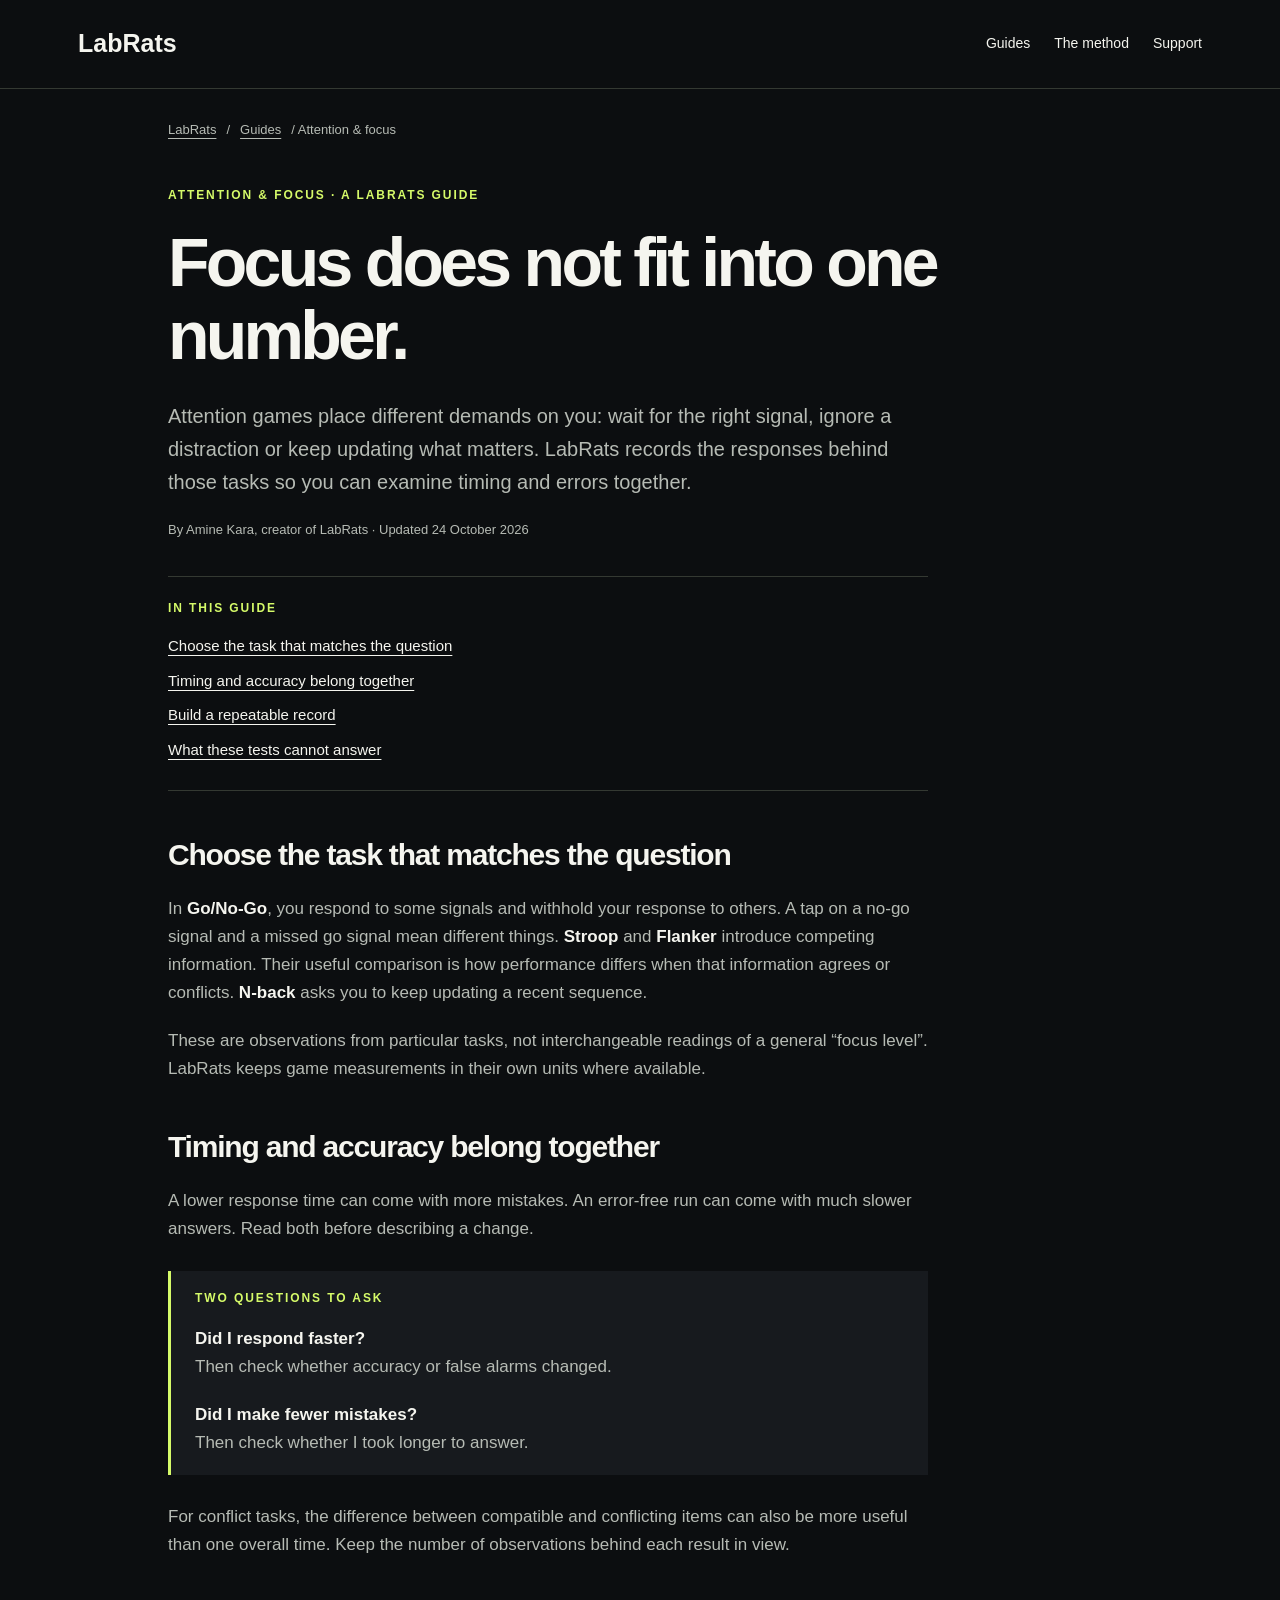
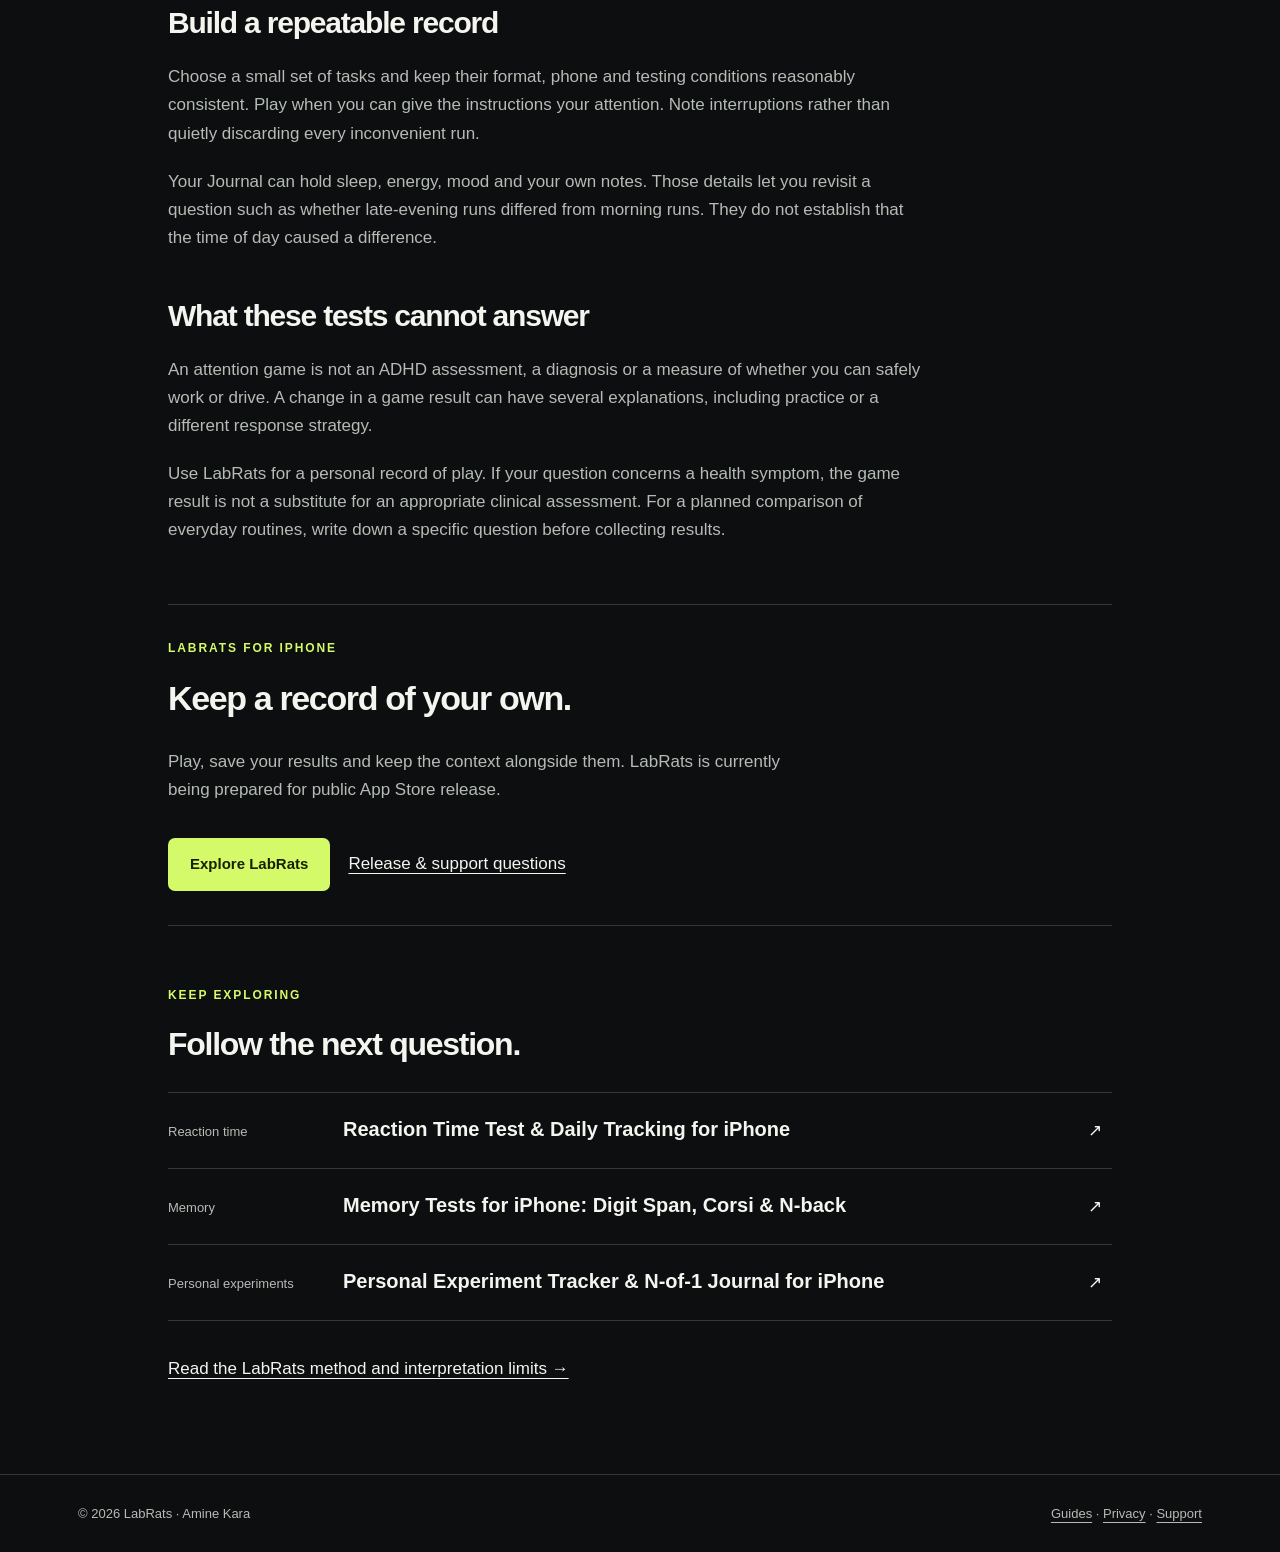
==== attention-focus-tests.html @ 76b89198 "Publish LabRats search guides and refresh sitemap Add seven original guides and a linked guide index" ====
<!doctype html>
<html lang="en"><head><meta charset="utf-8"><meta name="viewport" content="width=device-width,initial-scale=1">
<title>Attention &amp; Focus Tests: Stroop, Go/No-Go &amp; N-back | LabRats</title><meta name="description" content="Understand attention-game results through response timing, errors and interference. Explore Stroop, Go/No-Go and N-back in LabRats for iPhone."><meta name="robots" content="index,follow,max-image-preview:large">
<link rel="canonical" href="https://aakk91.github.io/labrats-legal/attention-focus-tests.html"><link rel="stylesheet" href="style.css"><link rel="icon" href="icon.png">
<meta property="og:type" content="article"><meta property="og:title" content="Attention &amp; Focus Tests: Stroop, Go/No-Go &amp; N-back"><meta property="og:description" content="Understand attention-game results through response timing, errors and interference. Explore Stroop, Go/No-Go and N-back in LabRats for iPhone."><meta property="og:url" content="https://aakk91.github.io/labrats-legal/attention-focus-tests.html"><meta property="og:image" content="https://aakk91.github.io/labrats-legal/icon.png"><meta name="twitter:card" content="summary">
<script type="application/ld+json">{"@context": "https://schema.org", "@graph": [{"@type": "Article", "headline": "Attention & Focus Tests: Stroop, Go/No-Go & N-back", "description": "Understand attention-game results through response timing, errors and interference. Explore Stroop, Go/No-Go and N-back in LabRats for iPhone.", "datePublished": "2026-10-24", "dateModified": "2026-10-24", "inLanguage": "en", "mainEntityOfPage": "https://aakk91.github.io/labrats-legal/attention-focus-tests.html", "author": {"@type": "Person", "name": "Amine Kara", "url": "https://aakk91.github.io/labrats-legal/support.html"}, "publisher": {"@type": "Organization", "name": "LabRats", "url": "https://aakk91.github.io/labrats-legal/"}, "image": "https://aakk91.github.io/labrats-legal/icon.png"}, {"@type": "BreadcrumbList", "itemListElement": [{"@type": "ListItem", "position": 1, "name": "LabRats", "item": "https://aakk91.github.io/labrats-legal/"}, {"@type": "ListItem", "position": 2, "name": "Guides", "item": "https://aakk91.github.io/labrats-legal/guides.html"}, {"@type": "ListItem", "position": 3, "name": "Attention & focus", "item": "https://aakk91.github.io/labrats-legal/attention-focus-tests.html"}]}]}</script></head><body>
<a class="skip" href="#main">Skip to content</a><header><nav class="wrap" aria-label="Main"><a class="brand" href="./">LabRats</a><div class="links"><a href="guides.html">Guides</a><a href="method.html">The method</a><a href="support.html">Support</a></div></nav></header><main id="main" class="wrap guide"><nav class="breadcrumbs" aria-label="Breadcrumb"><a href="./">LabRats</a><span>/</span><a href="guides.html">Guides</a><span>/ Attention &amp; focus</span></nav><article><div class="guide-intro"><p class="eyebrow">Attention &amp; focus · A LabRats guide</p><h1>Focus does not fit into one number.</h1><p class="lead">Attention games place different demands on you: wait for the right signal, ignore a distraction or keep updating what matters. LabRats records the responses behind those tasks so you can examine timing and errors together.</p><p class="small">By Amine Kara, creator of LabRats · Updated <time datetime="2026-10-24">24 October 2026</time></p></div><nav class="contents" aria-label="On this page"><p class="eyebrow">In this guide</p><a href="#section-1">Choose the task that matches the question</a><a href="#section-2">Timing and accuracy belong together</a><a href="#section-3">Build a repeatable record</a><a href="#section-4">What these tests cannot answer</a></nav><div class="article-body"><section id="section-1"><h2>Choose the task that matches the question</h2><p>In <strong>Go/No-Go</strong>, you respond to some signals and withhold your response to others. A tap on a no-go signal and a missed go signal mean different things. <strong>Stroop</strong> and <strong>Flanker</strong> introduce competing information. Their useful comparison is how performance differs when that information agrees or conflicts. <strong>N-back</strong> asks you to keep updating a recent sequence.</p><p>These are observations from particular tasks, not interchangeable readings of a general “focus level”. LabRats keeps game measurements in their own units where available.</p></section><section id="section-2"><h2>Timing and accuracy belong together</h2><p>A lower response time can come with more mistakes. An error-free run can come with much slower answers. Read both before describing a change.</p><div class="example"><span class="eyebrow">Two questions to ask</span><p><strong>Did I respond faster?</strong><br>Then check whether accuracy or false alarms changed.</p><p><strong>Did I make fewer mistakes?</strong><br>Then check whether I took longer to answer.</p></div><p>For conflict tasks, the difference between compatible and conflicting items can also be more useful than one overall time. Keep the number of observations behind each result in view.</p></section><section id="section-3"><h2>Build a repeatable record</h2><p>Choose a small set of tasks and keep their format, phone and testing conditions reasonably consistent. Play when you can give the instructions your attention. Note interruptions rather than quietly discarding every inconvenient run.</p><p>Your Journal can hold sleep, energy, mood and your own notes. Those details let you revisit a question such as whether late-evening runs differed from morning runs. They do not establish that the time of day caused a difference.</p></section><section id="section-4"><h2>What these tests cannot answer</h2><p>An attention game is not an ADHD assessment, a diagnosis or a measure of whether you can safely work or drive. A change in a game result can have several explanations, including practice or a different response strategy.</p><p>Use LabRats for a personal record of play. If your question concerns a health symptom, the game result is not a substitute for an appropriate clinical assessment. For a planned comparison of everyday routines, write down a specific question before collecting results.</p></section></div></article><aside class="guide-cta"><p class="eyebrow">LabRats for iPhone</p><h2>Keep a record of your own.</h2><p>Play, save your results and keep the context alongside them. LabRats is currently being prepared for public App Store release.</p><div class="actions"><a class="button" href="./">Explore LabRats</a><a href="support.html">Release &amp; support questions</a></div></aside><section class="related"><p class="eyebrow">Keep exploring</p><h2>Follow the next question.</h2><div class="guide-list"><a href="reaction-time-test.html"><span>Reaction time</span><strong>Reaction Time Test &amp; Daily Tracking for iPhone</strong><span aria-hidden="true">↗</span></a><a href="memory-test.html"><span>Memory</span><strong>Memory Tests for iPhone: Digit Span, Corsi &amp; N-back</strong><span aria-hidden="true">↗</span></a><a href="personal-experiment-tracker.html"><span>Personal experiments</span><strong>Personal Experiment Tracker &amp; N-of-1 Journal for iPhone</strong><span aria-hidden="true">↗</span></a></div><p><a href="method.html">Read the LabRats method and interpretation limits →</a></p></section></main><footer><div class="wrap"><span>© 2026 LabRats · Amine Kara</span><span><a href="guides.html">Guides</a> · <a href="privacy-policy.html">Privacy</a> · <a href="support.html">Support</a></span></div></footer></body></html>
---- style.css ----
:root{color-scheme:dark;--bg:#0c0e10;--surface:#171a1e;--ink:#f5f5ef;--muted:#b6bbb4;--line:#343932;--lime:#d5fa69;--blue:#8bb1ff;font-family:Arial,Helvetica,sans-serif}*{box-sizing:border-box}html{scroll-behavior:smooth}body{margin:0;background:var(--bg);color:var(--ink);font-size:17px;line-height:1.65}a{color:inherit;text-underline-offset:4px}a:hover{color:var(--lime)}.wrap{max-width:1180px;margin:auto;padding:0 28px}header{border-bottom:1px solid var(--line)}nav{display:flex;align-items:center;justify-content:space-between;gap:24px;min-height:88px}.brand{font-size:25px;font-weight:800;text-decoration:none;display:flex;align-items:center;gap:12px}.brand img{width:42px;height:42px;border-radius:10px}.links{display:flex;gap:24px;font-size:14px}.links a{text-decoration:none}.eyebrow{text-transform:uppercase;letter-spacing:.16em;font-size:12px;font-weight:700;color:var(--lime)}.hero{padding:92px 0 88px;display:grid;grid-template-columns:1.1fr 1fr;gap:70px;align-items:center}h1{font-size:clamp(44px,6.5vw,80px);line-height:1.03;letter-spacing:-.055em;margin:20px 0 28px;max-width:760px}h1 em{font-style:normal;color:var(--lime)}.lead{font-size:20px;color:var(--muted);max-width:580px}.actions{display:flex;gap:18px;align-items:center;flex-wrap:wrap;margin-top:34px}.button{display:inline-block;background:var(--lime);color:#172000;padding:14px 22px;border-radius:7px;text-decoration:none;font-size:15px;font-weight:700}.button:hover{color:#172000;background:#e4ff94}.secondary{font-size:15px}.small{font-size:13px;color:var(--muted)}.demo{border:1px solid var(--line);border-radius:22px;background:var(--surface);padding:30px;box-shadow:0 24px 80px #0005;transform:rotate(2deg)}.demo-head{display:flex;justify-content:space-between;align-items:center;font-size:13px;color:var(--muted)}.demo h2{font-size:26px;margin:20px 0 5px;letter-spacing:-.03em}.demo svg{width:100%;height:auto;margin:20px 0 8px}.demo .metric{display:flex;align-items:baseline;gap:10px;font-size:45px;font-weight:700;line-height:1.3}.demo .metric span{font-size:15px;color:var(--muted);font-weight:400}.demo .caption{font-size:12px;color:var(--muted)}.tag{padding:7px 12px;border:1px solid var(--line);border-radius:40px;font-size:12px}.strip{display:flex;justify-content:space-between;gap:20px;padding:24px 0;border-block:1px solid var(--line);font-size:14px;color:var(--muted)}section.section{padding:80px 0;border-bottom:1px solid var(--line)}h2{font-size:clamp(30px,4vw,46px);line-height:1.15;letter-spacing:-.04em;margin:12px 0 30px}h3{font-size:22px;line-height:1.3;letter-spacing:-.02em}p{margin:0 0 20px}.grid{display:grid;grid-template-columns:repeat(3,1fr);gap:36px}.grid article{padding-top:22px;border-top:2px solid var(--line)}.number{font-size:13px;color:var(--lime)}.grid p,.two p{color:var(--muted)}.two{display:grid;grid-template-columns:1fr 1fr;gap:60px}.list{padding-left:22px}.list li{margin:10px 0}details{border-top:1px solid var(--line);padding:20px 0}summary{font-size:19px;font-weight:600;cursor:pointer}details p{margin:18px 0 0;color:var(--muted);max-width:850px}.closing{padding:78px 0}.closing h2{max-width:650px}footer{border-top:1px solid var(--line);padding:28px 0;font-size:13px;color:var(--muted)}footer .wrap{display:flex;justify-content:space-between;gap:22px;flex-wrap:wrap}.prose{max-width:820px;padding-top:60px;padding-bottom:70px}.prose h1{font-size:52px;line-height:1.08}.prose h2{font-size:27px;margin:40px 0 18px}.prose h3{margin-top:32px}.prose p,.prose li{color:var(--muted)}.prose strong{color:var(--ink)}table{border-collapse:collapse;width:100%;font-size:14px}td,th{text-align:left;vertical-align:top;border-bottom:1px solid var(--line);padding:13px 10px}.skip{position:absolute;left:-9999px}.skip:focus{left:20px;top:8px;background:var(--bg);padding:10px;z-index:2}a:focus-visible,summary:focus-visible{outline:2px solid var(--lime);outline-offset:5px}@media(max-width:760px){.wrap{padding-inline:22px}nav{min-height:76px}.links{gap:16px;font-size:12px}.brand{font-size:22px}.brand img{width:32px;height:32px}.hero{grid-template-columns:1fr;gap:38px;padding:52px 0}.demo{transform:none;max-width:460px}.grid,.two{grid-template-columns:1fr;gap:24px}.strip{flex-wrap:wrap;justify-content:flex-start;gap:10px 24px}.section.section{padding:50px 0}.prose{padding-top:34px}.prose h1{font-size:40px}.lead{font-size:18px}}@media(prefers-reduced-motion:reduce){html{scroll-behavior:auto}}

/* Search guides: an editorial reading layout within the existing LabRats design. */
.guide{max-width:1000px;padding-block:30px 70px}.breadcrumbs{display:flex;justify-content:flex-start;min-height:0;gap:10px;flex-wrap:wrap;font-size:13px;color:var(--muted);margin:0 0 46px}.guide-intro{max-width:850px}.guide-intro h1{font-size:clamp(40px,6vw,68px);line-height:1.07;max-width:850px}.guide-intro .lead{max-width:760px}.contents{display:flex;align-items:stretch;flex-direction:column;min-height:0;gap:0;border-block:1px solid var(--line);margin:36px 0 46px;padding:22px 0;max-width:760px}.contents p{margin-bottom:10px}.contents a{font-size:15px;padding:5px 0}.article-body{max-width:760px}.article-body section{margin:0 0 46px;scroll-margin-top:24px}.article-body h2{font-size:30px;margin:0 0 22px;line-height:1.2}.article-body p,.article-body li{color:var(--muted)}.article-body strong{color:var(--ink)}.article-body li{margin:12px 0}.article-body li::marker{color:var(--lime)}.example{border-left:3px solid var(--lime);padding:18px 24px;margin:28px 0;background:var(--surface)}.example p:last-child{margin:0}.example .eyebrow{display:block;margin-bottom:16px}.table-scroll{overflow-x:auto;margin-bottom:26px}th{color:var(--ink)}.guide-cta{border-block:1px solid var(--line);padding:34px 0;margin:60px 0}.guide-cta h2{font-size:34px}.guide-cta p{max-width:650px;color:var(--muted)}.guide-cta .eyebrow{color:var(--lime)}.related h2{font-size:32px}.guide-list{margin:28px 0 34px}.guide-list>a{display:grid;grid-template-columns:155px 1fr 24px;gap:20px;border-top:1px solid var(--line);padding:23px 0;text-decoration:none;align-items:baseline}.guide-list>a:last-child{border-bottom:1px solid var(--line)}.guide-list>a>span:first-child{font-size:13px;color:var(--muted)}.guide-list strong{font-size:20px;line-height:1.35}.guide-hub{padding:75px 0 25px}.guide-hub h1{max-width:920px}.guide-hub h1 em{color:var(--lime);font-style:normal}.hub-list>a{padding-block:34px;grid-template-columns:170px 1fr 28px}.hub-list h2{font-size:29px;margin:0 0 14px}.hub-list p{font-size:16px;color:var(--muted);margin:0;max-width:700px}.arrow{font-size:24px;color:var(--lime)}
@media(max-width:760px){.links{flex-wrap:wrap;justify-content:flex-end;gap:8px 13px;max-width:220px}nav{gap:12px}.guide{padding-top:24px}.breadcrumbs{margin-bottom:28px}.guide-list>a,.hub-list>a{grid-template-columns:1fr 24px;gap:10px}.guide-list>a>span:first-child{grid-column:1/-1}.guide-list strong{font-size:19px}.guide-hub{padding-top:42px}.hub-list h2{font-size:25px}.article-body h2{font-size:26px}.guide-cta{margin-top:40px}.example{padding-inline:18px}}
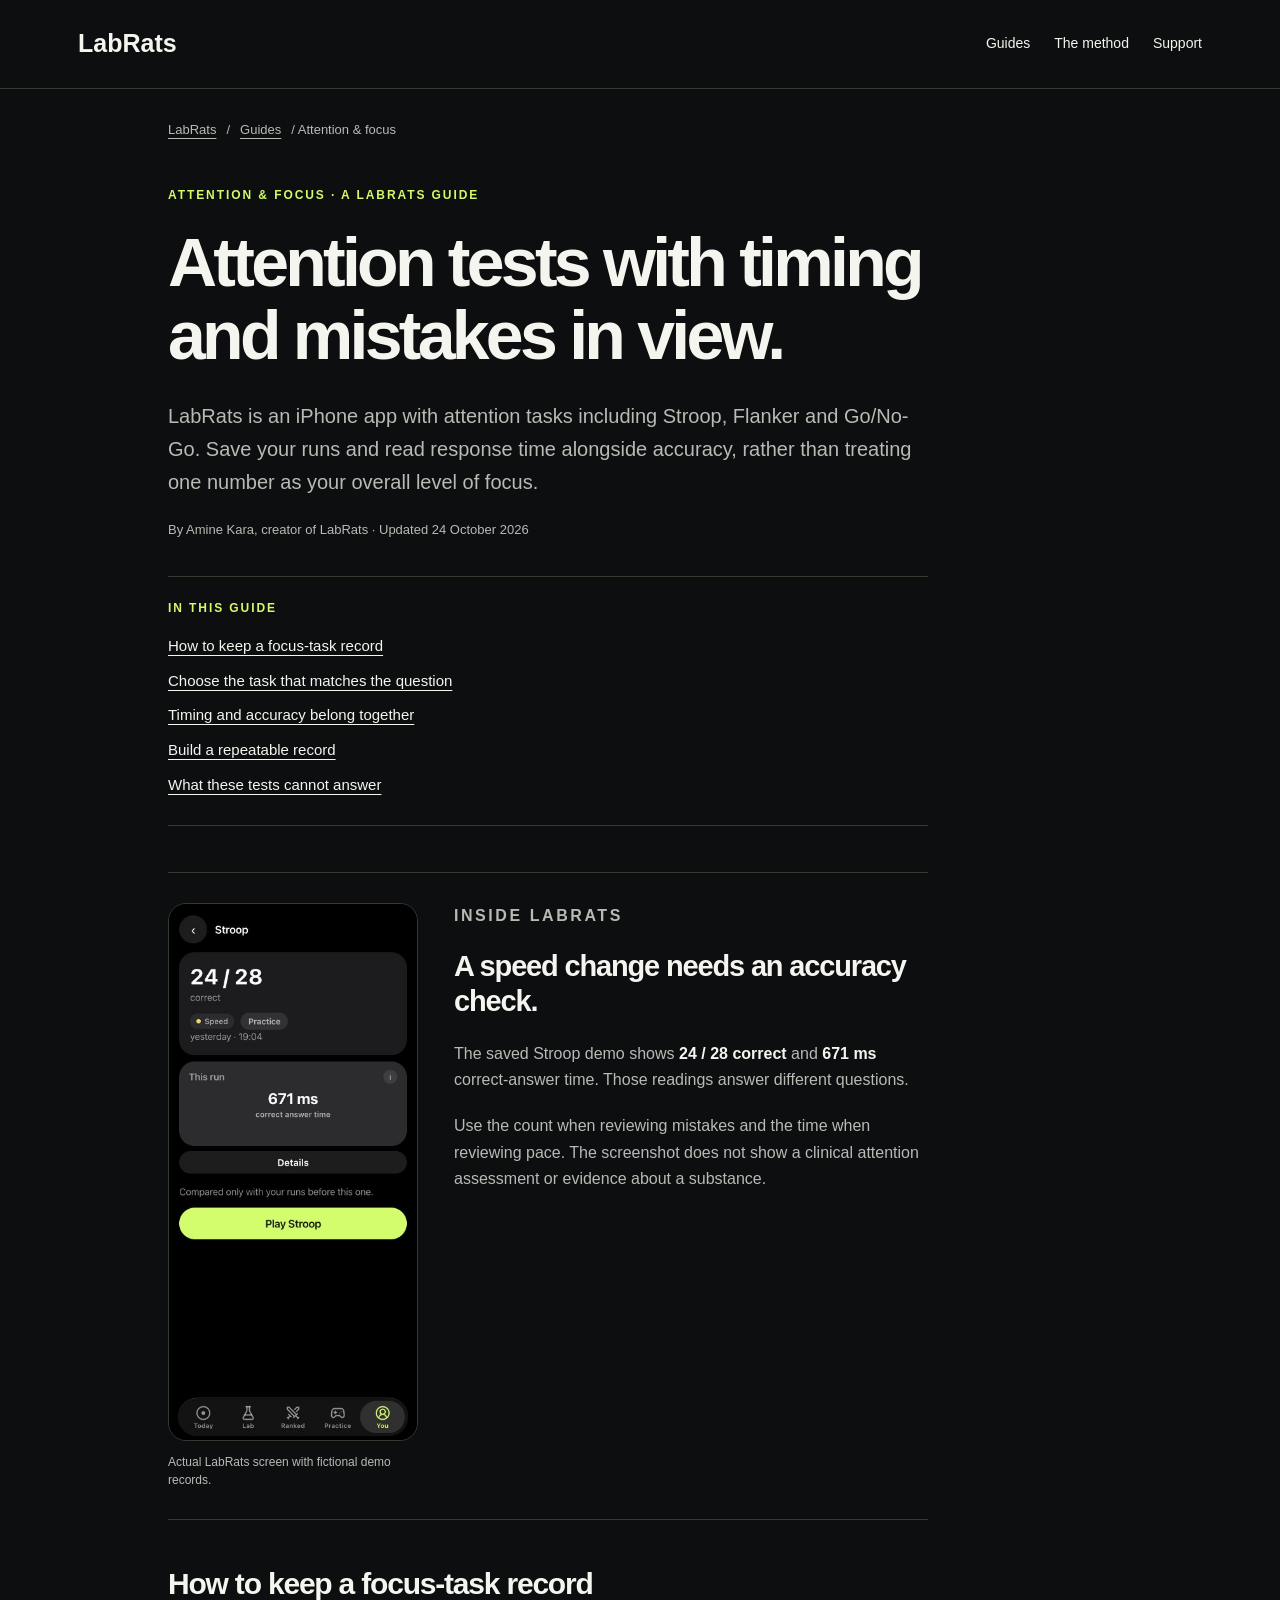
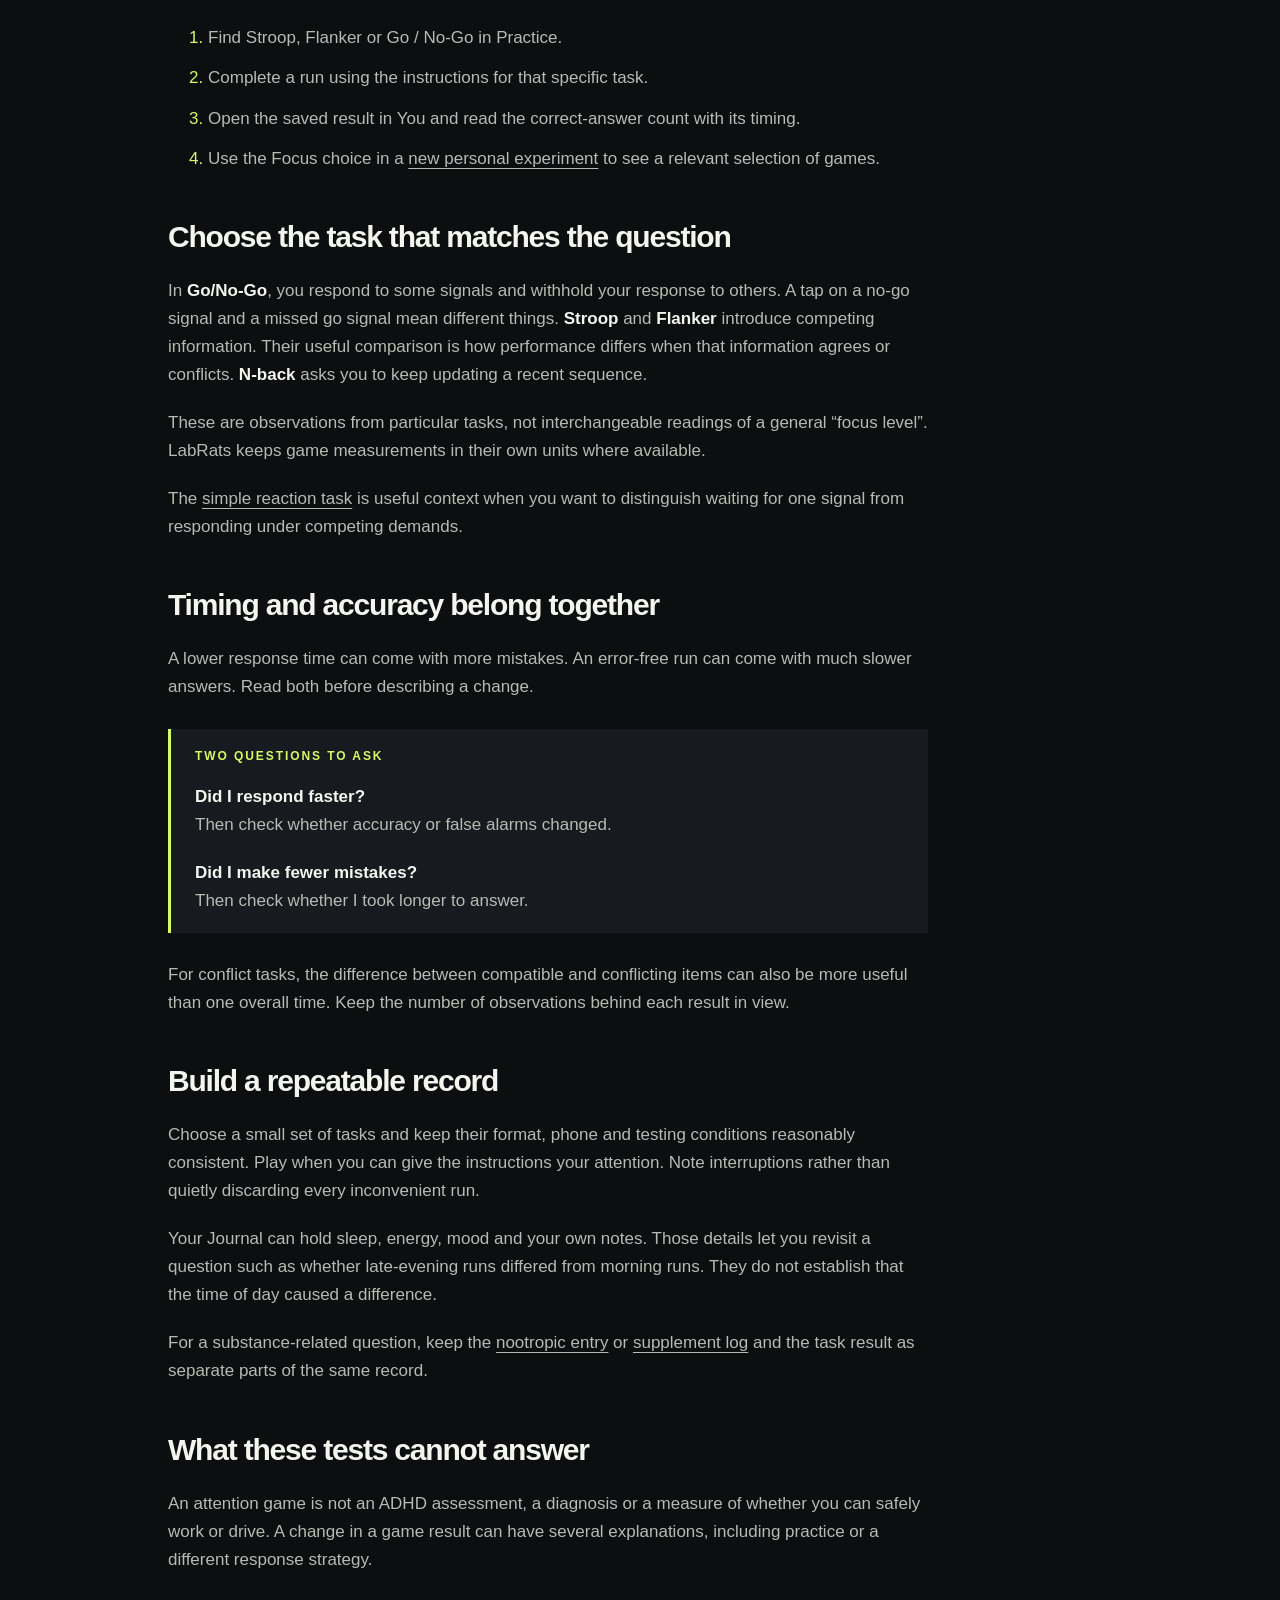
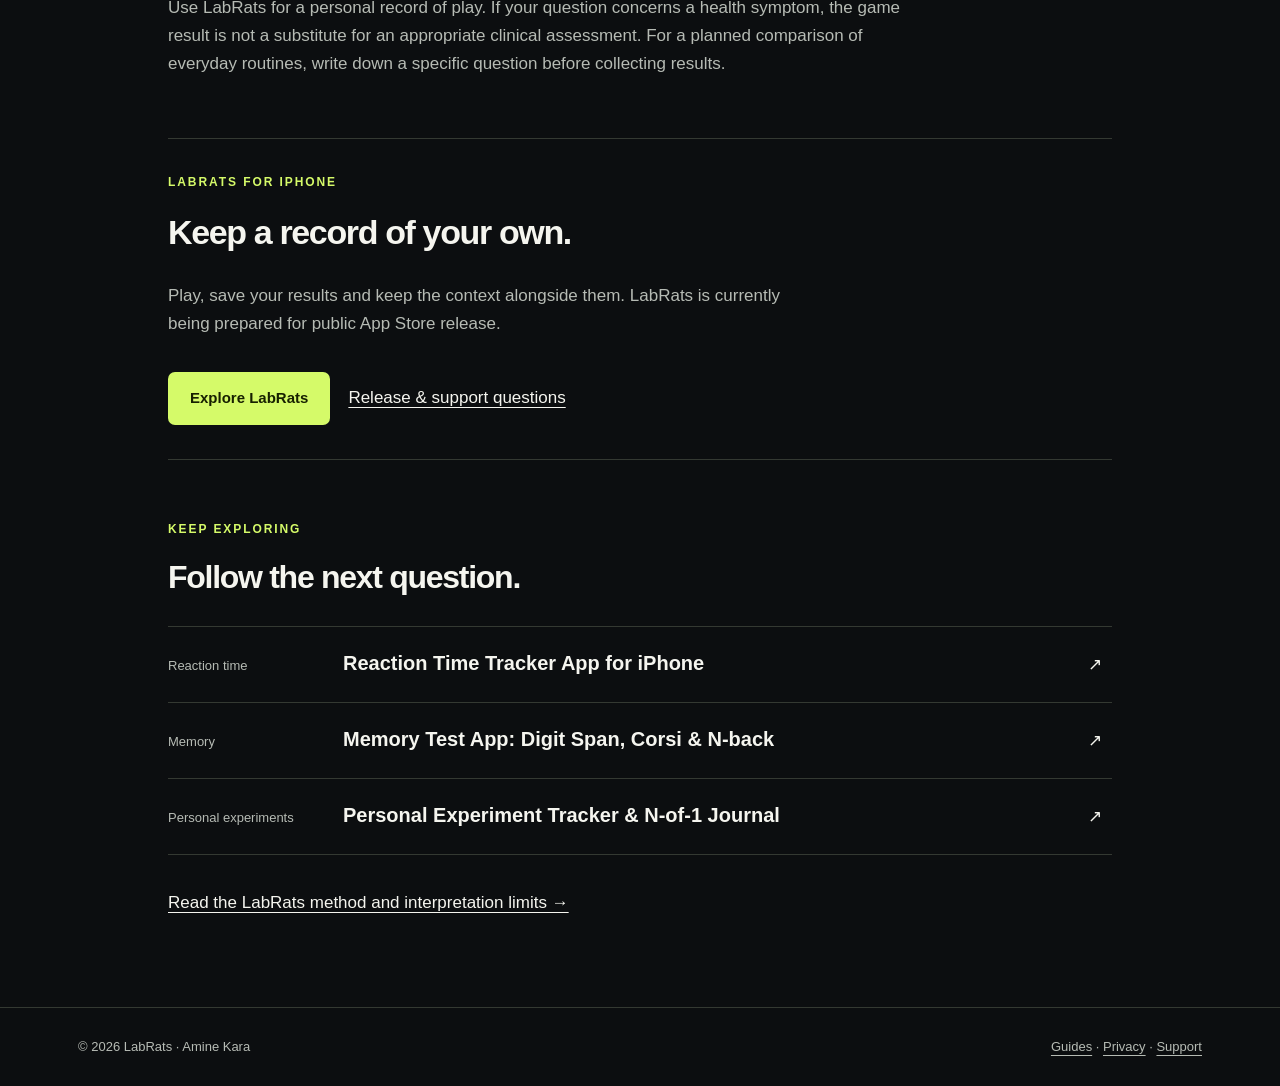
==== commit a5a0d39d: "Optimize LabRats for nootropics, peptides and supplement tracking Refine page targets using Bing evi" ====
--- a/attention-focus-tests.html
+++ b/attention-focus-tests.html
@@ -1,7 +1,7 @@
 <!doctype html>
 <html lang="en"><head><meta charset="utf-8"><meta name="viewport" content="width=device-width,initial-scale=1">
-<title>Attention &amp; Focus Tests: Stroop, Go/No-Go &amp; N-back | LabRats</title><meta name="description" content="Understand attention-game results through response timing, errors and interference. Explore Stroop, Go/No-Go and N-back in LabRats for iPhone."><meta name="robots" content="index,follow,max-image-preview:large">
+<title>Attention Test App: Stroop &amp; Go/No-Go | LabRats</title><meta name="description" content="Read Stroop and Go/No-Go attention-game results through timing and accuracy. Explore LabRats for iPhone with saved runs and personal comparisons."><meta name="robots" content="index,follow,max-image-preview:large">
 <link rel="canonical" href="https://aakk91.github.io/labrats-legal/attention-focus-tests.html"><link rel="stylesheet" href="style.css"><link rel="icon" href="icon.png">
-<meta property="og:type" content="article"><meta property="og:title" content="Attention &amp; Focus Tests: Stroop, Go/No-Go &amp; N-back"><meta property="og:description" content="Understand attention-game results through response timing, errors and interference. Explore Stroop, Go/No-Go and N-back in LabRats for iPhone."><meta property="og:url" content="https://aakk91.github.io/labrats-legal/attention-focus-tests.html"><meta property="og:image" content="https://aakk91.github.io/labrats-legal/icon.png"><meta name="twitter:card" content="summary">
-<script type="application/ld+json">{"@context": "https://schema.org", "@graph": [{"@type": "Article", "headline": "Attention & Focus Tests: Stroop, Go/No-Go & N-back", "description": "Understand attention-game results through response timing, errors and interference. Explore Stroop, Go/No-Go and N-back in LabRats for iPhone.", "datePublished": "2026-10-24", "dateModified": "2026-10-24", "inLanguage": "en", "mainEntityOfPage": "https://aakk91.github.io/labrats-legal/attention-focus-tests.html", "author": {"@type": "Person", "name": "Amine Kara", "url": "https://aakk91.github.io/labrats-legal/support.html"}, "publisher": {"@type": "Organization", "name": "LabRats", "url": "https://aakk91.github.io/labrats-legal/"}, "image": "https://aakk91.github.io/labrats-legal/icon.png"}, {"@type": "BreadcrumbList", "itemListElement": [{"@type": "ListItem", "position": 1, "name": "LabRats", "item": "https://aakk91.github.io/labrats-legal/"}, {"@type": "ListItem", "position": 2, "name": "Guides", "item": "https://aakk91.github.io/labrats-legal/guides.html"}, {"@type": "ListItem", "position": 3, "name": "Attention & focus", "item": "https://aakk91.github.io/labrats-legal/attention-focus-tests.html"}]}]}</script></head><body>
-<a class="skip" href="#main">Skip to content</a><header><nav class="wrap" aria-label="Main"><a class="brand" href="./">LabRats</a><div class="links"><a href="guides.html">Guides</a><a href="method.html">The method</a><a href="support.html">Support</a></div></nav></header><main id="main" class="wrap guide"><nav class="breadcrumbs" aria-label="Breadcrumb"><a href="./">LabRats</a><span>/</span><a href="guides.html">Guides</a><span>/ Attention &amp; focus</span></nav><article><div class="guide-intro"><p class="eyebrow">Attention &amp; focus · A LabRats guide</p><h1>Focus does not fit into one number.</h1><p class="lead">Attention games place different demands on you: wait for the right signal, ignore a distraction or keep updating what matters. LabRats records the responses behind those tasks so you can examine timing and errors together.</p><p class="small">By Amine Kara, creator of LabRats · Updated <time datetime="2026-10-24">24 October 2026</time></p></div><nav class="contents" aria-label="On this page"><p class="eyebrow">In this guide</p><a href="#section-1">Choose the task that matches the question</a><a href="#section-2">Timing and accuracy belong together</a><a href="#section-3">Build a repeatable record</a><a href="#section-4">What these tests cannot answer</a></nav><div class="article-body"><section id="section-1"><h2>Choose the task that matches the question</h2><p>In <strong>Go/No-Go</strong>, you respond to some signals and withhold your response to others. A tap on a no-go signal and a missed go signal mean different things. <strong>Stroop</strong> and <strong>Flanker</strong> introduce competing information. Their useful comparison is how performance differs when that information agrees or conflicts. <strong>N-back</strong> asks you to keep updating a recent sequence.</p><p>These are observations from particular tasks, not interchangeable readings of a general “focus level”. LabRats keeps game measurements in their own units where available.</p></section><section id="section-2"><h2>Timing and accuracy belong together</h2><p>A lower response time can come with more mistakes. An error-free run can come with much slower answers. Read both before describing a change.</p><div class="example"><span class="eyebrow">Two questions to ask</span><p><strong>Did I respond faster?</strong><br>Then check whether accuracy or false alarms changed.</p><p><strong>Did I make fewer mistakes?</strong><br>Then check whether I took longer to answer.</p></div><p>For conflict tasks, the difference between compatible and conflicting items can also be more useful than one overall time. Keep the number of observations behind each result in view.</p></section><section id="section-3"><h2>Build a repeatable record</h2><p>Choose a small set of tasks and keep their format, phone and testing conditions reasonably consistent. Play when you can give the instructions your attention. Note interruptions rather than quietly discarding every inconvenient run.</p><p>Your Journal can hold sleep, energy, mood and your own notes. Those details let you revisit a question such as whether late-evening runs differed from morning runs. They do not establish that the time of day caused a difference.</p></section><section id="section-4"><h2>What these tests cannot answer</h2><p>An attention game is not an ADHD assessment, a diagnosis or a measure of whether you can safely work or drive. A change in a game result can have several explanations, including practice or a different response strategy.</p><p>Use LabRats for a personal record of play. If your question concerns a health symptom, the game result is not a substitute for an appropriate clinical assessment. For a planned comparison of everyday routines, write down a specific question before collecting results.</p></section></div></article><aside class="guide-cta"><p class="eyebrow">LabRats for iPhone</p><h2>Keep a record of your own.</h2><p>Play, save your results and keep the context alongside them. LabRats is currently being prepared for public App Store release.</p><div class="actions"><a class="button" href="./">Explore LabRats</a><a href="support.html">Release &amp; support questions</a></div></aside><section class="related"><p class="eyebrow">Keep exploring</p><h2>Follow the next question.</h2><div class="guide-list"><a href="reaction-time-test.html"><span>Reaction time</span><strong>Reaction Time Test &amp; Daily Tracking for iPhone</strong><span aria-hidden="true">↗</span></a><a href="memory-test.html"><span>Memory</span><strong>Memory Tests for iPhone: Digit Span, Corsi &amp; N-back</strong><span aria-hidden="true">↗</span></a><a href="personal-experiment-tracker.html"><span>Personal experiments</span><strong>Personal Experiment Tracker &amp; N-of-1 Journal for iPhone</strong><span aria-hidden="true">↗</span></a></div><p><a href="method.html">Read the LabRats method and interpretation limits →</a></p></section></main><footer><div class="wrap"><span>© 2026 LabRats · Amine Kara</span><span><a href="guides.html">Guides</a> · <a href="privacy-policy.html">Privacy</a> · <a href="support.html">Support</a></span></div></footer></body></html>
+<meta property="og:type" content="article"><meta property="og:title" content="Attention Test App: Stroop &amp; Go/No-Go"><meta property="og:description" content="Read Stroop and Go/No-Go attention-game results through timing and accuracy. Explore LabRats for iPhone with saved runs and personal comparisons."><meta property="og:url" content="https://aakk91.github.io/labrats-legal/attention-focus-tests.html"><meta property="og:image" content="https://aakk91.github.io/labrats-legal/icon.png"><meta name="twitter:card" content="summary">
+<script type="application/ld+json">{"@context": "https://schema.org", "@graph": [{"@type": "Article", "headline": "Attention Test App: Stroop & Go/No-Go", "description": "Read Stroop and Go/No-Go attention-game results through timing and accuracy. Explore LabRats for iPhone with saved runs and personal comparisons.", "datePublished": "2026-10-24", "dateModified": "2026-10-24", "inLanguage": "en", "mainEntityOfPage": "https://aakk91.github.io/labrats-legal/attention-focus-tests.html", "author": {"@type": "Person", "name": "Amine Kara", "url": "https://aakk91.github.io/labrats-legal/support.html"}, "publisher": {"@type": "Organization", "name": "LabRats", "url": "https://aakk91.github.io/labrats-legal/"}, "image": "https://aakk91.github.io/labrats-legal/app-stroop-result.jpg"}, {"@type": "BreadcrumbList", "itemListElement": [{"@type": "ListItem", "position": 1, "name": "LabRats", "item": "https://aakk91.github.io/labrats-legal/"}, {"@type": "ListItem", "position": 2, "name": "Guides", "item": "https://aakk91.github.io/labrats-legal/guides.html"}, {"@type": "ListItem", "position": 3, "name": "Attention & focus", "item": "https://aakk91.github.io/labrats-legal/attention-focus-tests.html"}]}]}</script></head><body>
+<a class="skip" href="#main">Skip to content</a><header><nav class="wrap" aria-label="Main"><a class="brand" href="./">LabRats</a><div class="links"><a href="guides.html">Guides</a><a href="method.html">The method</a><a href="support.html">Support</a></div></nav></header><main id="main" class="wrap guide"><nav class="breadcrumbs" aria-label="Breadcrumb"><a href="./">LabRats</a><span>/</span><a href="guides.html">Guides</a><span>/ Attention &amp; focus</span></nav><article><div class="guide-intro"><p class="eyebrow">Attention &amp; focus · A LabRats guide</p><h1>Attention tests with timing and mistakes in view.</h1><p class="lead">LabRats is an iPhone app with attention tasks including Stroop, Flanker and Go/No-Go. Save your runs and read response time alongside accuracy, rather than treating one number as your overall level of focus.</p><p class="small">By Amine Kara, creator of LabRats · Updated <time datetime="2026-10-24">24 October 2026</time></p></div><nav class="contents" aria-label="On this page"><p class="eyebrow">In this guide</p><a href="#section-1">How to keep a focus-task record</a><a href="#section-2">Choose the task that matches the question</a><a href="#section-3">Timing and accuracy belong together</a><a href="#section-4">Build a repeatable record</a><a href="#section-5">What these tests cannot answer</a></nav><div class="article-body"><section class="app-proof" aria-label="Actual app screen"><figure><a href="app-stroop-result.jpg" aria-label="Open full-size app screenshot"><img src="app-stroop-result.jpg" alt="LabRats Stroop result showing 24 of 28 correct and 671 milliseconds correct-answer time." width="390" height="844" loading="lazy" decoding="async"></a><figcaption>Actual LabRats screen with fictional demo records.</figcaption></figure><div><p class="eyebrow">Inside LabRats</p><h2>A speed change needs an accuracy check.</h2><p>The saved Stroop demo shows <strong>24 / 28 correct</strong> and <strong>671 ms</strong> correct-answer time. Those readings answer different questions.</p><p>Use the count when reviewing mistakes and the time when reviewing pace. The screenshot does not show a clinical attention assessment or evidence about a substance.</p></div></section><section id="section-1"><h2>How to keep a focus-task record</h2><ol><li>Find Stroop, Flanker or Go / No-Go in Practice.</li><li>Complete a run using the instructions for that specific task.</li><li>Open the saved result in You and read the correct-answer count with its timing.</li><li>Use the Focus choice in a <a href="personal-experiment-tracker.html">new personal experiment</a> to see a relevant selection of games.</li></ol></section><section id="section-2"><h2>Choose the task that matches the question</h2><p>In <strong>Go/No-Go</strong>, you respond to some signals and withhold your response to others. A tap on a no-go signal and a missed go signal mean different things. <strong>Stroop</strong> and <strong>Flanker</strong> introduce competing information. Their useful comparison is how performance differs when that information agrees or conflicts. <strong>N-back</strong> asks you to keep updating a recent sequence.</p><p>These are observations from particular tasks, not interchangeable readings of a general “focus level”. LabRats keeps game measurements in their own units where available.</p><p>The <a href="reaction-time-test.html">simple reaction task</a> is useful context when you want to distinguish waiting for one signal from responding under competing demands.</p></section><section id="section-3"><h2>Timing and accuracy belong together</h2><p>A lower response time can come with more mistakes. An error-free run can come with much slower answers. Read both before describing a change.</p><div class="example"><span class="eyebrow">Two questions to ask</span><p><strong>Did I respond faster?</strong><br>Then check whether accuracy or false alarms changed.</p><p><strong>Did I make fewer mistakes?</strong><br>Then check whether I took longer to answer.</p></div><p>For conflict tasks, the difference between compatible and conflicting items can also be more useful than one overall time. Keep the number of observations behind each result in view.</p></section><section id="section-4"><h2>Build a repeatable record</h2><p>Choose a small set of tasks and keep their format, phone and testing conditions reasonably consistent. Play when you can give the instructions your attention. Note interruptions rather than quietly discarding every inconvenient run.</p><p>Your Journal can hold sleep, energy, mood and your own notes. Those details let you revisit a question such as whether late-evening runs differed from morning runs. They do not establish that the time of day caused a difference.</p><p>For a substance-related question, keep the <a href="nootropic-tracker.html">nootropic entry</a> or <a href="supplement-tracker.html">supplement log</a> and the task result as separate parts of the same record.</p></section><section id="section-5"><h2>What these tests cannot answer</h2><p>An attention game is not an ADHD assessment, a diagnosis or a measure of whether you can safely work or drive. A change in a game result can have several explanations, including practice or a different response strategy.</p><p>Use LabRats for a personal record of play. If your question concerns a health symptom, the game result is not a substitute for an appropriate clinical assessment. For a planned comparison of everyday routines, write down a specific question before collecting results.</p></section></div></article><aside class="guide-cta"><p class="eyebrow">LabRats for iPhone</p><h2>Keep a record of your own.</h2><p>Play, save your results and keep the context alongside them. LabRats is currently being prepared for public App Store release.</p><div class="actions"><a class="button" href="./">Explore LabRats</a><a href="support.html">Release &amp; support questions</a></div></aside><section class="related"><p class="eyebrow">Keep exploring</p><h2>Follow the next question.</h2><div class="guide-list"><a href="reaction-time-test.html"><span>Reaction time</span><strong>Reaction Time Tracker App for iPhone</strong><span aria-hidden="true">↗</span></a><a href="memory-test.html"><span>Memory</span><strong>Memory Test App: Digit Span, Corsi &amp; N-back</strong><span aria-hidden="true">↗</span></a><a href="personal-experiment-tracker.html"><span>Personal experiments</span><strong>Personal Experiment Tracker &amp; N-of-1 Journal</strong><span aria-hidden="true">↗</span></a></div><p><a href="method.html">Read the LabRats method and interpretation limits →</a></p></section></main><footer><div class="wrap"><span>© 2026 LabRats · Amine Kara</span><span><a href="guides.html">Guides</a> · <a href="privacy-policy.html">Privacy</a> · <a href="support.html">Support</a></span></div></footer></body></html>
--- a/style.css
+++ b/style.css
@@ -3,3 +3,7 @@
 /* Search guides: an editorial reading layout within the existing LabRats design. */
 .guide{max-width:1000px;padding-block:30px 70px}.breadcrumbs{display:flex;justify-content:flex-start;min-height:0;gap:10px;flex-wrap:wrap;font-size:13px;color:var(--muted);margin:0 0 46px}.guide-intro{max-width:850px}.guide-intro h1{font-size:clamp(40px,6vw,68px);line-height:1.07;max-width:850px}.guide-intro .lead{max-width:760px}.contents{display:flex;align-items:stretch;flex-direction:column;min-height:0;gap:0;border-block:1px solid var(--line);margin:36px 0 46px;padding:22px 0;max-width:760px}.contents p{margin-bottom:10px}.contents a{font-size:15px;padding:5px 0}.article-body{max-width:760px}.article-body section{margin:0 0 46px;scroll-margin-top:24px}.article-body h2{font-size:30px;margin:0 0 22px;line-height:1.2}.article-body p,.article-body li{color:var(--muted)}.article-body strong{color:var(--ink)}.article-body li{margin:12px 0}.article-body li::marker{color:var(--lime)}.example{border-left:3px solid var(--lime);padding:18px 24px;margin:28px 0;background:var(--surface)}.example p:last-child{margin:0}.example .eyebrow{display:block;margin-bottom:16px}.table-scroll{overflow-x:auto;margin-bottom:26px}th{color:var(--ink)}.guide-cta{border-block:1px solid var(--line);padding:34px 0;margin:60px 0}.guide-cta h2{font-size:34px}.guide-cta p{max-width:650px;color:var(--muted)}.guide-cta .eyebrow{color:var(--lime)}.related h2{font-size:32px}.guide-list{margin:28px 0 34px}.guide-list>a{display:grid;grid-template-columns:155px 1fr 24px;gap:20px;border-top:1px solid var(--line);padding:23px 0;text-decoration:none;align-items:baseline}.guide-list>a:last-child{border-bottom:1px solid var(--line)}.guide-list>a>span:first-child{font-size:13px;color:var(--muted)}.guide-list strong{font-size:20px;line-height:1.35}.guide-hub{padding:75px 0 25px}.guide-hub h1{max-width:920px}.guide-hub h1 em{color:var(--lime);font-style:normal}.hub-list>a{padding-block:34px;grid-template-columns:170px 1fr 28px}.hub-list h2{font-size:29px;margin:0 0 14px}.hub-list p{font-size:16px;color:var(--muted);margin:0;max-width:700px}.arrow{font-size:24px;color:var(--lime)}
 @media(max-width:760px){.links{flex-wrap:wrap;justify-content:flex-end;gap:8px 13px;max-width:220px}nav{gap:12px}.guide{padding-top:24px}.breadcrumbs{margin-bottom:28px}.guide-list>a,.hub-list>a{grid-template-columns:1fr 24px;gap:10px}.guide-list>a>span:first-child{grid-column:1/-1}.guide-list strong{font-size:19px}.guide-hub{padding-top:42px}.hub-list h2{font-size:25px}.article-body h2{font-size:26px}.guide-cta{margin-top:40px}.example{padding-inline:18px}}
+
+/* App screenshot evidence */
+.app-proof{display:grid;grid-template-columns:250px 1fr;gap:36px;align-items:start;margin:12px 0 50px;padding:30px 0;border-block:1px solid var(--line)}.app-proof figure{margin:0}.app-proof img{display:block;width:100%;height:auto;border:1px solid var(--line);border-radius:18px}.app-proof figcaption,.home-screens figcaption{font-size:12px;line-height:1.5;color:var(--muted);margin-top:12px}.app-proof h2{font-size:29px}.app-proof p{font-size:16px}.app-proof li{font-size:16px}.home-screens{margin:0;max-width:480px}.home-screens>div{display:grid;grid-template-columns:1fr 1fr;gap:18px;align-items:center}.home-screens img{display:block;width:100%;height:auto;border:1px solid var(--line);border-radius:18px}.home-screens img:nth-child(2){margin-top:46px}.hero .lead a{color:var(--ink)}
+@media(max-width:760px){.app-proof{grid-template-columns:1fr;gap:24px}.app-proof figure{max-width:260px;margin-inline:auto}.app-proof>div{grid-row:1}.home-screens{max-width:400px}.home-screens>div{gap:12px}.home-screens img:nth-child(2){margin-top:25px}.app-proof h2{font-size:26px}}
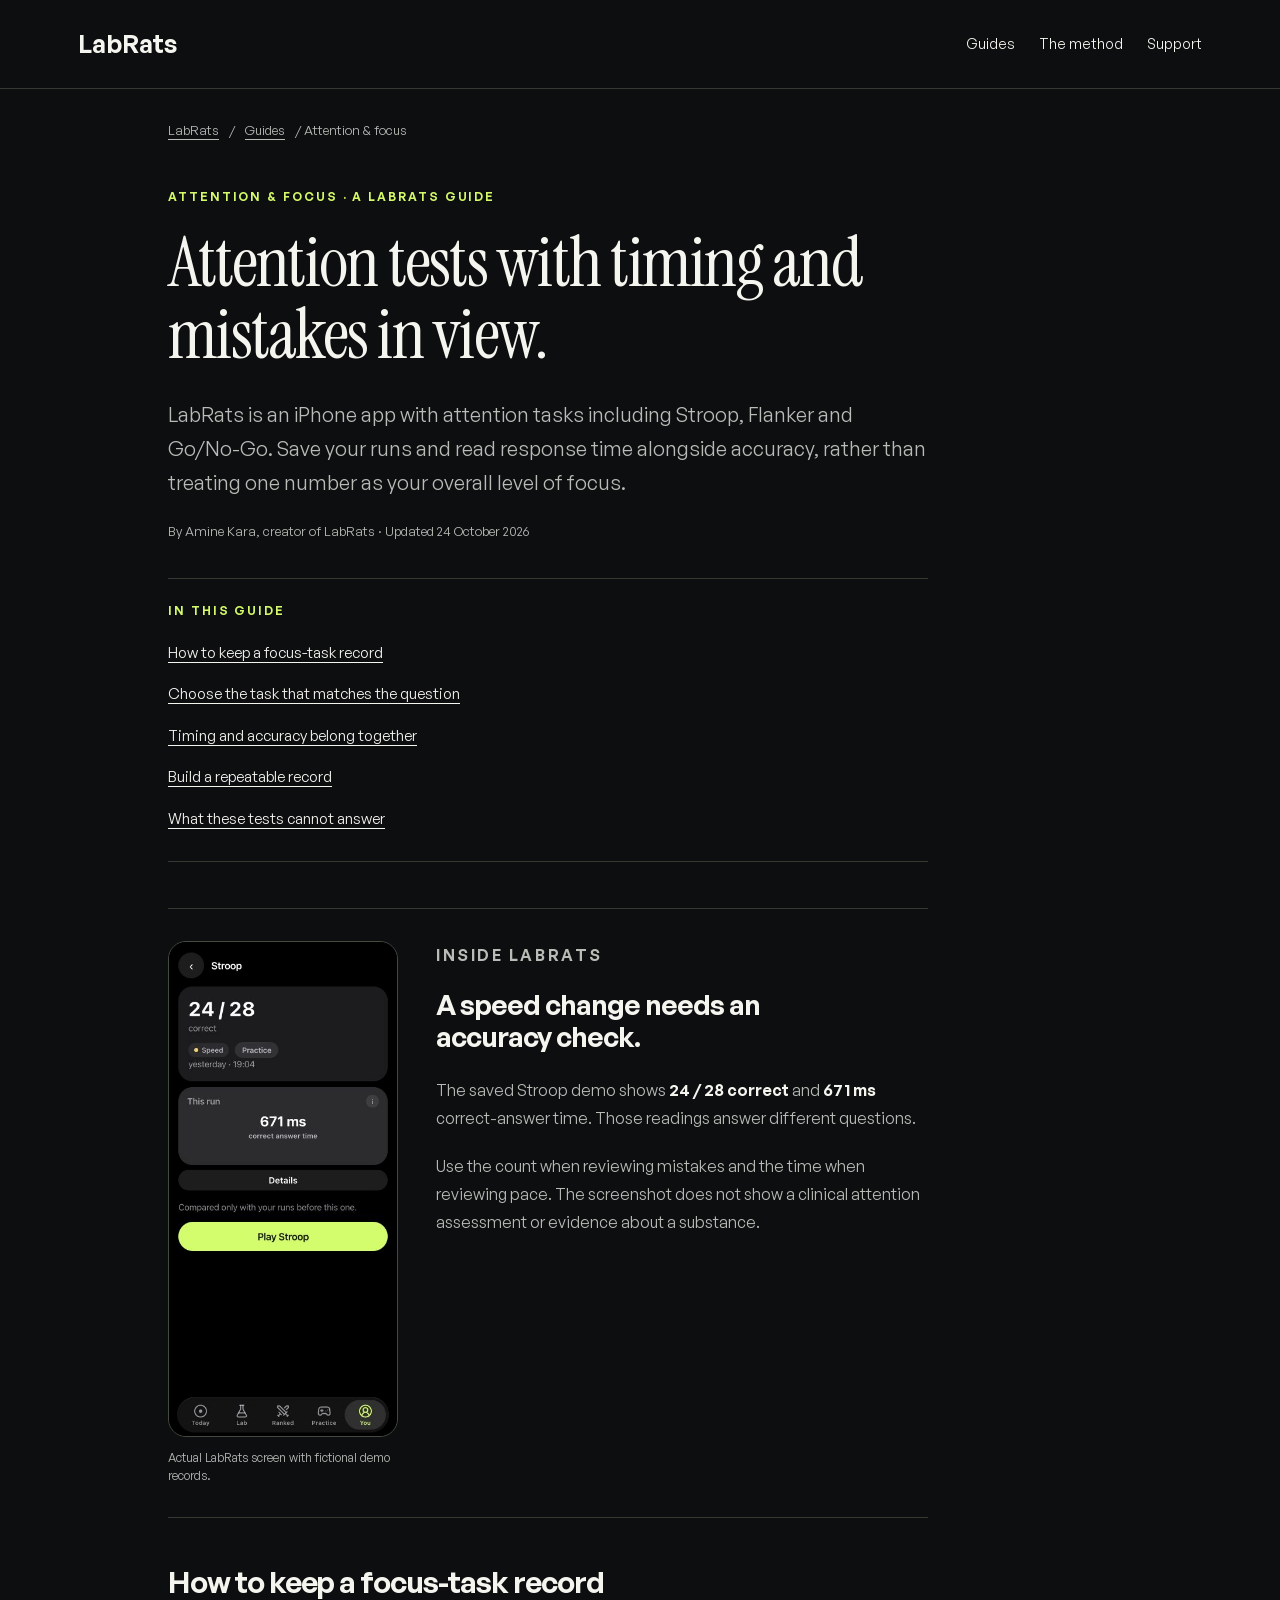
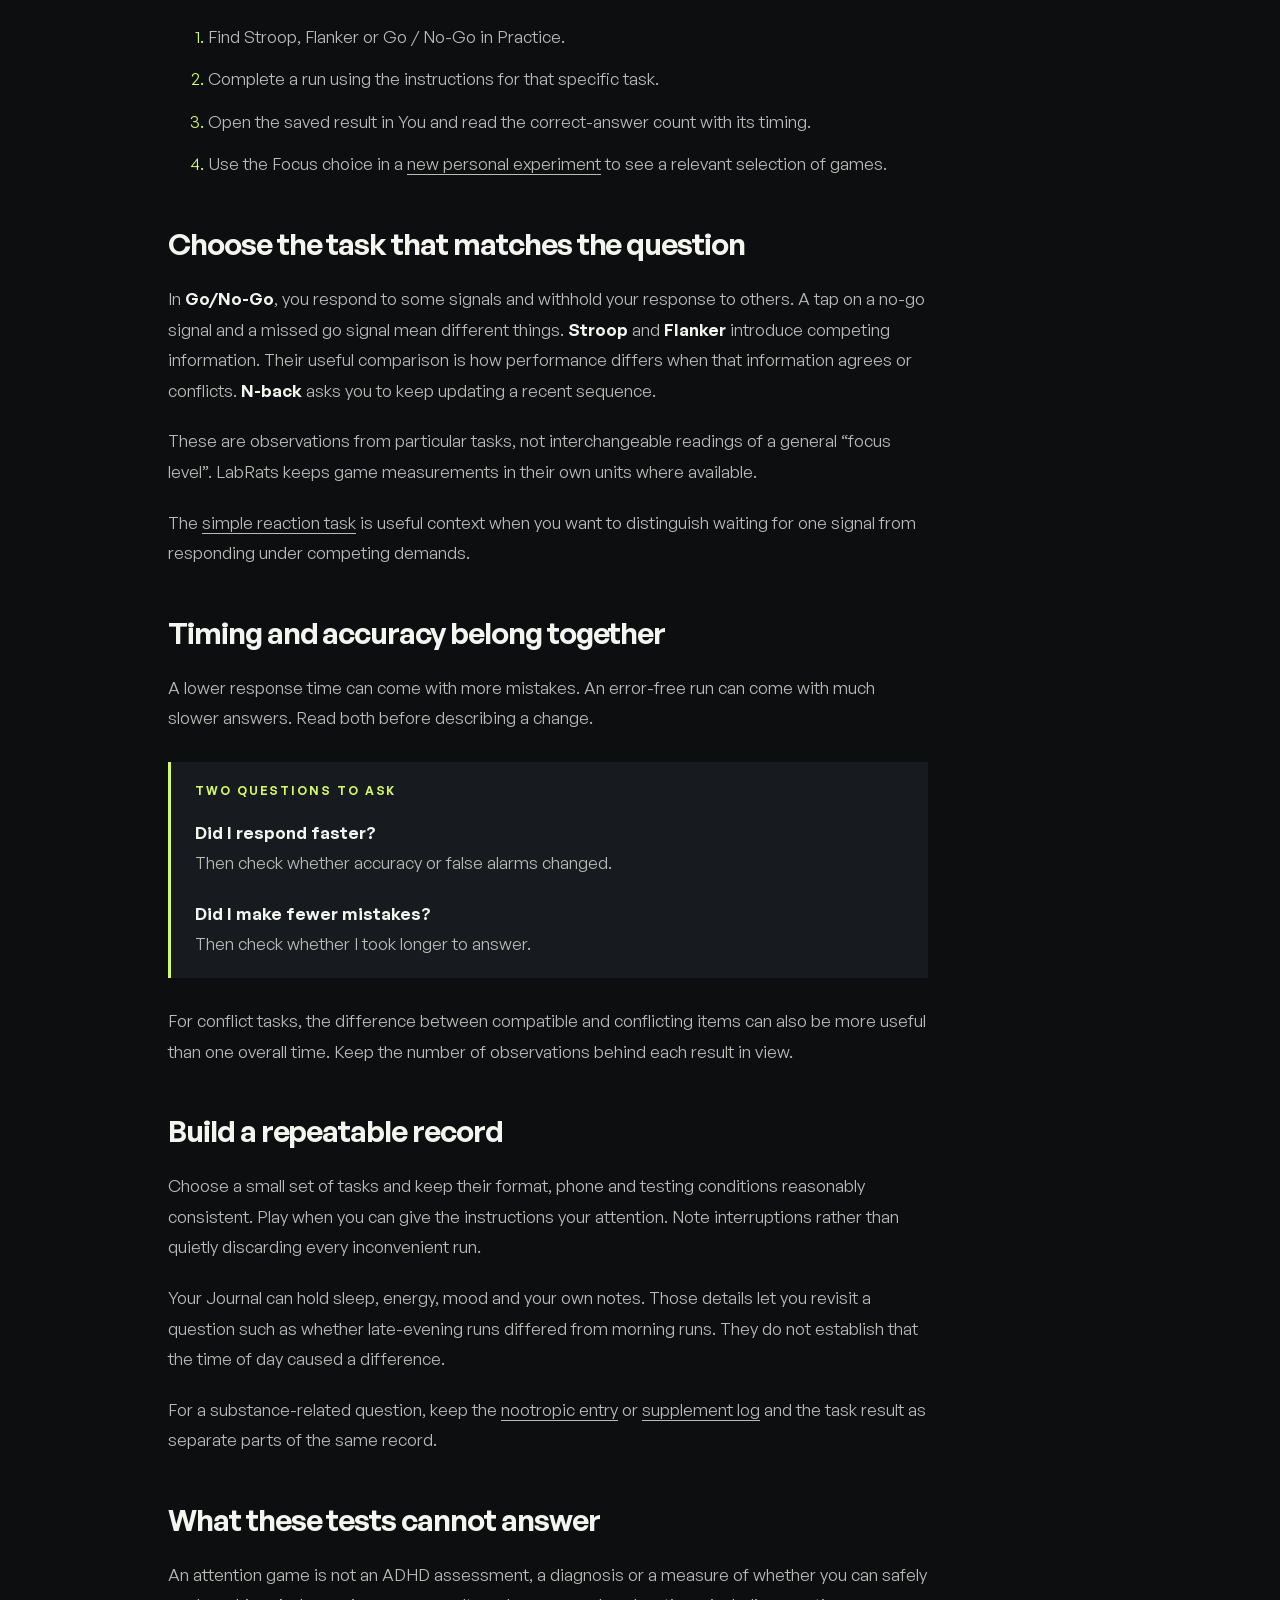
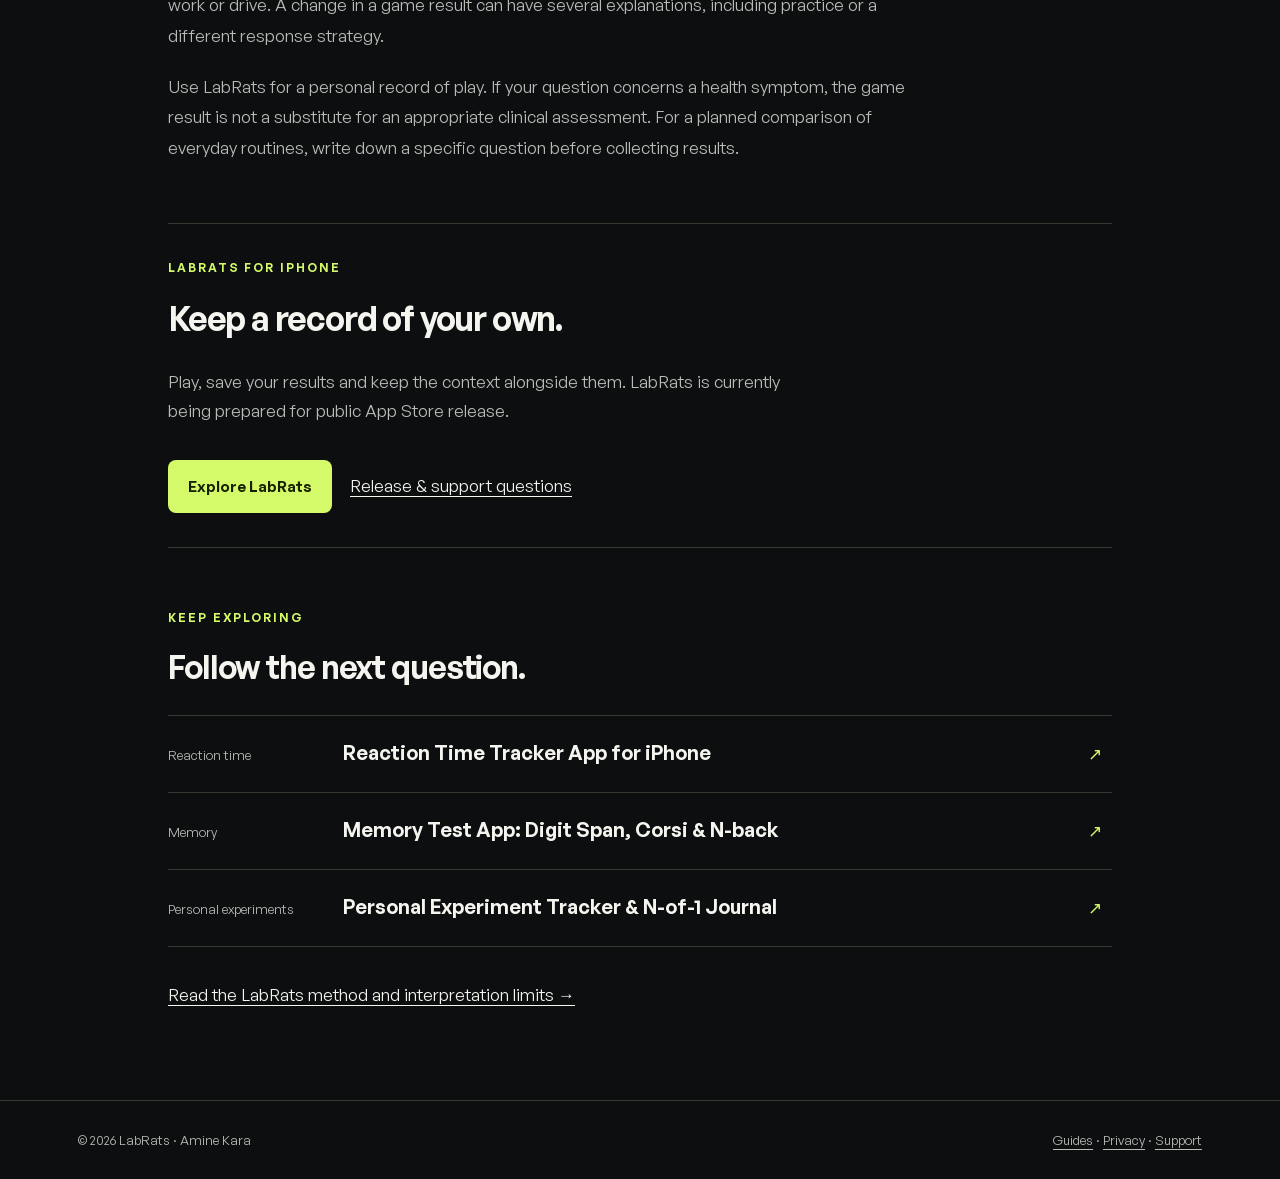
==== commit 9d30f393: "Refine LabRats design and connect missing guide paths Align actual app screenshots at equal dimensio" ====
--- a/attention-focus-tests.html
+++ b/attention-focus-tests.html
@@ -1,7 +1,7 @@
 <!doctype html>
 <html lang="en"><head><meta charset="utf-8"><meta name="viewport" content="width=device-width,initial-scale=1">
 <title>Attention Test App: Stroop &amp; Go/No-Go | LabRats</title><meta name="description" content="Read Stroop and Go/No-Go attention-game results through timing and accuracy. Explore LabRats for iPhone with saved runs and personal comparisons."><meta name="robots" content="index,follow,max-image-preview:large">
-<link rel="canonical" href="https://aakk91.github.io/labrats-legal/attention-focus-tests.html"><link rel="stylesheet" href="style.css"><link rel="icon" href="icon.png">
+<link rel="canonical" href="https://aakk91.github.io/labrats-legal/attention-focus-tests.html"><link rel="stylesheet" href="style.css"><link rel="stylesheet" href="design.css"><link rel="icon" href="icon.png">
 <meta property="og:type" content="article"><meta property="og:title" content="Attention Test App: Stroop &amp; Go/No-Go"><meta property="og:description" content="Read Stroop and Go/No-Go attention-game results through timing and accuracy. Explore LabRats for iPhone with saved runs and personal comparisons."><meta property="og:url" content="https://aakk91.github.io/labrats-legal/attention-focus-tests.html"><meta property="og:image" content="https://aakk91.github.io/labrats-legal/icon.png"><meta name="twitter:card" content="summary">
 <script type="application/ld+json">{"@context": "https://schema.org", "@graph": [{"@type": "Article", "headline": "Attention Test App: Stroop & Go/No-Go", "description": "Read Stroop and Go/No-Go attention-game results through timing and accuracy. Explore LabRats for iPhone with saved runs and personal comparisons.", "datePublished": "2026-10-24", "dateModified": "2026-10-24", "inLanguage": "en", "mainEntityOfPage": "https://aakk91.github.io/labrats-legal/attention-focus-tests.html", "author": {"@type": "Person", "name": "Amine Kara", "url": "https://aakk91.github.io/labrats-legal/support.html"}, "publisher": {"@type": "Organization", "name": "LabRats", "url": "https://aakk91.github.io/labrats-legal/"}, "image": "https://aakk91.github.io/labrats-legal/app-stroop-result.jpg"}, {"@type": "BreadcrumbList", "itemListElement": [{"@type": "ListItem", "position": 1, "name": "LabRats", "item": "https://aakk91.github.io/labrats-legal/"}, {"@type": "ListItem", "position": 2, "name": "Guides", "item": "https://aakk91.github.io/labrats-legal/guides.html"}, {"@type": "ListItem", "position": 3, "name": "Attention & focus", "item": "https://aakk91.github.io/labrats-legal/attention-focus-tests.html"}]}]}</script></head><body>
 <a class="skip" href="#main">Skip to content</a><header><nav class="wrap" aria-label="Main"><a class="brand" href="./">LabRats</a><div class="links"><a href="guides.html">Guides</a><a href="method.html">The method</a><a href="support.html">Support</a></div></nav></header><main id="main" class="wrap guide"><nav class="breadcrumbs" aria-label="Breadcrumb"><a href="./">LabRats</a><span>/</span><a href="guides.html">Guides</a><span>/ Attention &amp; focus</span></nav><article><div class="guide-intro"><p class="eyebrow">Attention &amp; focus · A LabRats guide</p><h1>Attention tests with timing and mistakes in view.</h1><p class="lead">LabRats is an iPhone app with attention tasks including Stroop, Flanker and Go/No-Go. Save your runs and read response time alongside accuracy, rather than treating one number as your overall level of focus.</p><p class="small">By Amine Kara, creator of LabRats · Updated <time datetime="2026-10-24">24 October 2026</time></p></div><nav class="contents" aria-label="On this page"><p class="eyebrow">In this guide</p><a href="#section-1">How to keep a focus-task record</a><a href="#section-2">Choose the task that matches the question</a><a href="#section-3">Timing and accuracy belong together</a><a href="#section-4">Build a repeatable record</a><a href="#section-5">What these tests cannot answer</a></nav><div class="article-body"><section class="app-proof" aria-label="Actual app screen"><figure><a href="app-stroop-result.jpg" aria-label="Open full-size app screenshot"><img src="app-stroop-result.jpg" alt="LabRats Stroop result showing 24 of 28 correct and 671 milliseconds correct-answer time." width="390" height="844" loading="lazy" decoding="async"></a><figcaption>Actual LabRats screen with fictional demo records.</figcaption></figure><div><p class="eyebrow">Inside LabRats</p><h2>A speed change needs an accuracy check.</h2><p>The saved Stroop demo shows <strong>24 / 28 correct</strong> and <strong>671 ms</strong> correct-answer time. Those readings answer different questions.</p><p>Use the count when reviewing mistakes and the time when reviewing pace. The screenshot does not show a clinical attention assessment or evidence about a substance.</p></div></section><section id="section-1"><h2>How to keep a focus-task record</h2><ol><li>Find Stroop, Flanker or Go / No-Go in Practice.</li><li>Complete a run using the instructions for that specific task.</li><li>Open the saved result in You and read the correct-answer count with its timing.</li><li>Use the Focus choice in a <a href="personal-experiment-tracker.html">new personal experiment</a> to see a relevant selection of games.</li></ol></section><section id="section-2"><h2>Choose the task that matches the question</h2><p>In <strong>Go/No-Go</strong>, you respond to some signals and withhold your response to others. A tap on a no-go signal and a missed go signal mean different things. <strong>Stroop</strong> and <strong>Flanker</strong> introduce competing information. Their useful comparison is how performance differs when that information agrees or conflicts. <strong>N-back</strong> asks you to keep updating a recent sequence.</p><p>These are observations from particular tasks, not interchangeable readings of a general “focus level”. LabRats keeps game measurements in their own units where available.</p><p>The <a href="reaction-time-test.html">simple reaction task</a> is useful context when you want to distinguish waiting for one signal from responding under competing demands.</p></section><section id="section-3"><h2>Timing and accuracy belong together</h2><p>A lower response time can come with more mistakes. An error-free run can come with much slower answers. Read both before describing a change.</p><div class="example"><span class="eyebrow">Two questions to ask</span><p><strong>Did I respond faster?</strong><br>Then check whether accuracy or false alarms changed.</p><p><strong>Did I make fewer mistakes?</strong><br>Then check whether I took longer to answer.</p></div><p>For conflict tasks, the difference between compatible and conflicting items can also be more useful than one overall time. Keep the number of observations behind each result in view.</p></section><section id="section-4"><h2>Build a repeatable record</h2><p>Choose a small set of tasks and keep their format, phone and testing conditions reasonably consistent. Play when you can give the instructions your attention. Note interruptions rather than quietly discarding every inconvenient run.</p><p>Your Journal can hold sleep, energy, mood and your own notes. Those details let you revisit a question such as whether late-evening runs differed from morning runs. They do not establish that the time of day caused a difference.</p><p>For a substance-related question, keep the <a href="nootropic-tracker.html">nootropic entry</a> or <a href="supplement-tracker.html">supplement log</a> and the task result as separate parts of the same record.</p></section><section id="section-5"><h2>What these tests cannot answer</h2><p>An attention game is not an ADHD assessment, a diagnosis or a measure of whether you can safely work or drive. A change in a game result can have several explanations, including practice or a different response strategy.</p><p>Use LabRats for a personal record of play. If your question concerns a health symptom, the game result is not a substitute for an appropriate clinical assessment. For a planned comparison of everyday routines, write down a specific question before collecting results.</p></section></div></article><aside class="guide-cta"><p class="eyebrow">LabRats for iPhone</p><h2>Keep a record of your own.</h2><p>Play, save your results and keep the context alongside them. LabRats is currently being prepared for public App Store release.</p><div class="actions"><a class="button" href="./">Explore LabRats</a><a href="support.html">Release &amp; support questions</a></div></aside><section class="related"><p class="eyebrow">Keep exploring</p><h2>Follow the next question.</h2><div class="guide-list"><a href="reaction-time-test.html"><span>Reaction time</span><strong>Reaction Time Tracker App for iPhone</strong><span aria-hidden="true">↗</span></a><a href="memory-test.html"><span>Memory</span><strong>Memory Test App: Digit Span, Corsi &amp; N-back</strong><span aria-hidden="true">↗</span></a><a href="personal-experiment-tracker.html"><span>Personal experiments</span><strong>Personal Experiment Tracker &amp; N-of-1 Journal</strong><span aria-hidden="true">↗</span></a></div><p><a href="method.html">Read the LabRats method and interpretation limits →</a></p></section></main><footer><div class="wrap"><span>© 2026 LabRats · Amine Kara</span><span><a href="guides.html">Guides</a> · <a href="privacy-policy.html">Privacy</a> · <a href="support.html">Support</a></span></div></footer></body></html>
--- a/style.css
+++ b/style.css
@@ -5,5 +5,5 @@
 @media(max-width:760px){.links{flex-wrap:wrap;justify-content:flex-end;gap:8px 13px;max-width:220px}nav{gap:12px}.guide{padding-top:24px}.breadcrumbs{margin-bottom:28px}.guide-list>a,.hub-list>a{grid-template-columns:1fr 24px;gap:10px}.guide-list>a>span:first-child{grid-column:1/-1}.guide-list strong{font-size:19px}.guide-hub{padding-top:42px}.hub-list h2{font-size:25px}.article-body h2{font-size:26px}.guide-cta{margin-top:40px}.example{padding-inline:18px}}
 
 /* App screenshot evidence */
-.app-proof{display:grid;grid-template-columns:250px 1fr;gap:36px;align-items:start;margin:12px 0 50px;padding:30px 0;border-block:1px solid var(--line)}.app-proof figure{margin:0}.app-proof img{display:block;width:100%;height:auto;border:1px solid var(--line);border-radius:18px}.app-proof figcaption,.home-screens figcaption{font-size:12px;line-height:1.5;color:var(--muted);margin-top:12px}.app-proof h2{font-size:29px}.app-proof p{font-size:16px}.app-proof li{font-size:16px}.home-screens{margin:0;max-width:480px}.home-screens>div{display:grid;grid-template-columns:1fr 1fr;gap:18px;align-items:center}.home-screens img{display:block;width:100%;height:auto;border:1px solid var(--line);border-radius:18px}.home-screens img:nth-child(2){margin-top:46px}.hero .lead a{color:var(--ink)}
-@media(max-width:760px){.app-proof{grid-template-columns:1fr;gap:24px}.app-proof figure{max-width:260px;margin-inline:auto}.app-proof>div{grid-row:1}.home-screens{max-width:400px}.home-screens>div{gap:12px}.home-screens img:nth-child(2){margin-top:25px}.app-proof h2{font-size:26px}}
+.app-proof{display:grid;grid-template-columns:250px 1fr;gap:36px;align-items:start;margin:12px 0 50px;padding:30px 0;border-block:1px solid var(--line)}.app-proof figure{margin:0}.app-proof img{display:block;width:100%;height:auto;border:1px solid var(--line);border-radius:18px}.app-proof figcaption,.home-screens figcaption{font-size:12px;line-height:1.5;color:var(--muted);margin-top:12px}.app-proof h2{font-size:29px}.app-proof p{font-size:16px}.app-proof li{font-size:16px}.home-screens{margin:0;max-width:480px}.home-screens>div{display:grid;grid-template-columns:1fr 1fr;gap:18px;align-items:center}.home-screens img{display:block;width:100%;height:auto;border:1px solid var(--line);border-radius:18px}.hero .lead a{color:var(--ink)}
+@media(max-width:760px){.app-proof{grid-template-columns:1fr;gap:24px}.app-proof figure{max-width:260px;margin-inline:auto}.app-proof>div{grid-row:1}.home-screens{max-width:400px}.home-screens>div{gap:12px}.app-proof h2{font-size:26px}}
--- a/design.css
+++ b/design.css
@@ -0,0 +1,38 @@
+/* LabRats website: shared typography, reading rhythm and equal app frames. */
+@font-face{font-family:General Sans;src:url(general-sans-400.woff2) format('woff2');font-weight:400;font-display:swap}
+@font-face{font-family:General Sans;src:url(general-sans-600.woff2) format('woff2');font-weight:600 800;font-display:swap}
+@font-face{font-family:Instrument Serif;src:url(instrument-serif-400.woff2) format('woff2');font-weight:400;font-display:swap}
+:root{font-family:General Sans,Arial,sans-serif;--muted:#b8bcb6}
+body{font-size:17px;line-height:1.7;-webkit-font-smoothing:antialiased}
+h1,h2,h3,p{text-wrap:pretty}
+h1,.guide-intro h1,.prose h1,.guide-hub h1{font-family:Instrument Serif,Georgia,serif;font-weight:400;letter-spacing:-.025em;line-height:1.02}
+h2{font-weight:600;letter-spacing:-.035em}h3{font-weight:600}
+.hero{grid-template-columns:minmax(0,1fr) minmax(0,1fr);gap:64px;padding:56px 0 52px;align-items:center}
+.hero h1{font-size:clamp(58px,6.1vw,78px);margin:22px 0 26px;max-width:560px}
+.hero h1 em{display:inline}
+.hero .lead{font-size:19px;line-height:1.65;max-width:475px}
+.hero .actions{gap:22px;margin-top:28px}
+.hero .small{max-width:420px;font-size:12px}
+.button{border-radius:8px;padding:14px 20px;min-height:48px}
+.secondary{font-size:14px}
+.home-screens{max-width:100%;width:100%;margin:0}
+.home-screens>.screen-pair{display:grid;grid-template-columns:repeat(2,minmax(0,1fr));gap:20px;align-items:start}
+.screen-panel{min-width:0}.screen-label{display:flex;align-items:baseline;gap:10px;font-size:12px;font-weight:600;margin:0 0 12px;color:var(--ink)}.screen-label span{color:var(--muted);font-size:10px;letter-spacing:.08em}
+.screen-panel>a{display:block;border-radius:20px;overflow:hidden;border:1px solid #454a41;background:#000;box-shadow:0 14px 36px #0003}
+.home-screens img{width:100%;height:auto;aspect-ratio:390/844;object-fit:contain;border:0;border-radius:0;margin:0}
+.home-screens figcaption{font-size:11px;margin-top:16px;color:var(--muted)}
+.strip{min-height:0;padding-block:22px;gap:20px;align-items:center}
+.strip a{display:flex;gap:18px;justify-content:space-between;text-decoration:none;font-size:13px}
+.strip a span{color:var(--lime)}
+.section>p:not(.eyebrow){max-width:740px;color:var(--muted)}
+.grid{gap:32px}.grid article{border-top-width:1px;padding-top:25px}.grid h3{margin:18px 0 16px}.grid p{font-size:16px}
+.guide-list>a{transition:color .15s ease}.guide-list>a:hover strong,.hub-list>a:hover h2{color:var(--lime)}
+.guide-list>a>span:last-child{color:var(--lime)}
+.guide-intro{max-width:800px}.guide-intro h1{font-size:clamp(44px,6vw,70px)}
+.guide-intro .lead{line-height:1.7;font-size:20px}.article-body{line-height:1.8}
+.contents a{padding-block:8px}.contents a:hover{color:var(--lime)}
+.app-proof{grid-template-columns:230px minmax(0,1fr);gap:38px;padding-block:32px}.app-proof img{border-color:#454a41;border-radius:18px}.app-proof h2{font-size:28px;line-height:1.15}.app-proof p{line-height:1.75}
+footer a{padding-block:6px}.prose h1{font-size:58px}.support-guides{border-top:1px solid var(--line);margin-top:40px}
+@media(min-width:761px) and (max-width:1050px){.hero{gap:32px}.hero h1{font-size:62px}.hero .lead{font-size:17px}.hero .actions{gap:14px}.home-screens>.screen-pair{gap:12px}}
+@media(max-width:760px){header nav{flex-wrap:wrap;gap:12px;min-height:0;padding-block:16px}.brand{width:100%;font-size:21px}.brand img{width:30px;height:30px}.links{width:100%;max-width:none;justify-content:space-between;gap:8px;font-size:12px}.hero{grid-template-columns:1fr;gap:36px;padding:38px 0 32px}.hero h1{font-size:clamp(54px,10vw,72px);margin:18px 0 22px}.hero .lead{font-size:18px;max-width:500px}.hero .eyebrow{font-size:10px;letter-spacing:.12em}.hero .actions{gap:16px}.hero .small{margin-bottom:0}.home-screens{max-width:480px;margin-inline:auto}.home-screens>.screen-pair{gap:14px}.screen-panel>a{border-radius:14px}.screen-label{font-size:11px;gap:7px;margin-bottom:10px}.home-screens figcaption{font-size:10px;margin-top:12px}.strip{display:grid;grid-template-columns:repeat(2,minmax(0,1fr));gap:16px 22px}.strip a{font-size:12px;gap:8px}.app-proof{grid-template-columns:1fr;gap:24px}.app-proof figure{width:100%;max-width:260px}.app-proof h2{font-size:26px}.guide-intro .lead{font-size:18px}.guide-intro h1{font-size:46px}.prose h1{font-size:46px}.links a{padding-block:5px}.brand{flex-shrink:0}.guide-list strong{font-size:18px}}
+@media(prefers-reduced-motion:reduce){.guide-list>a{transition:none}}
